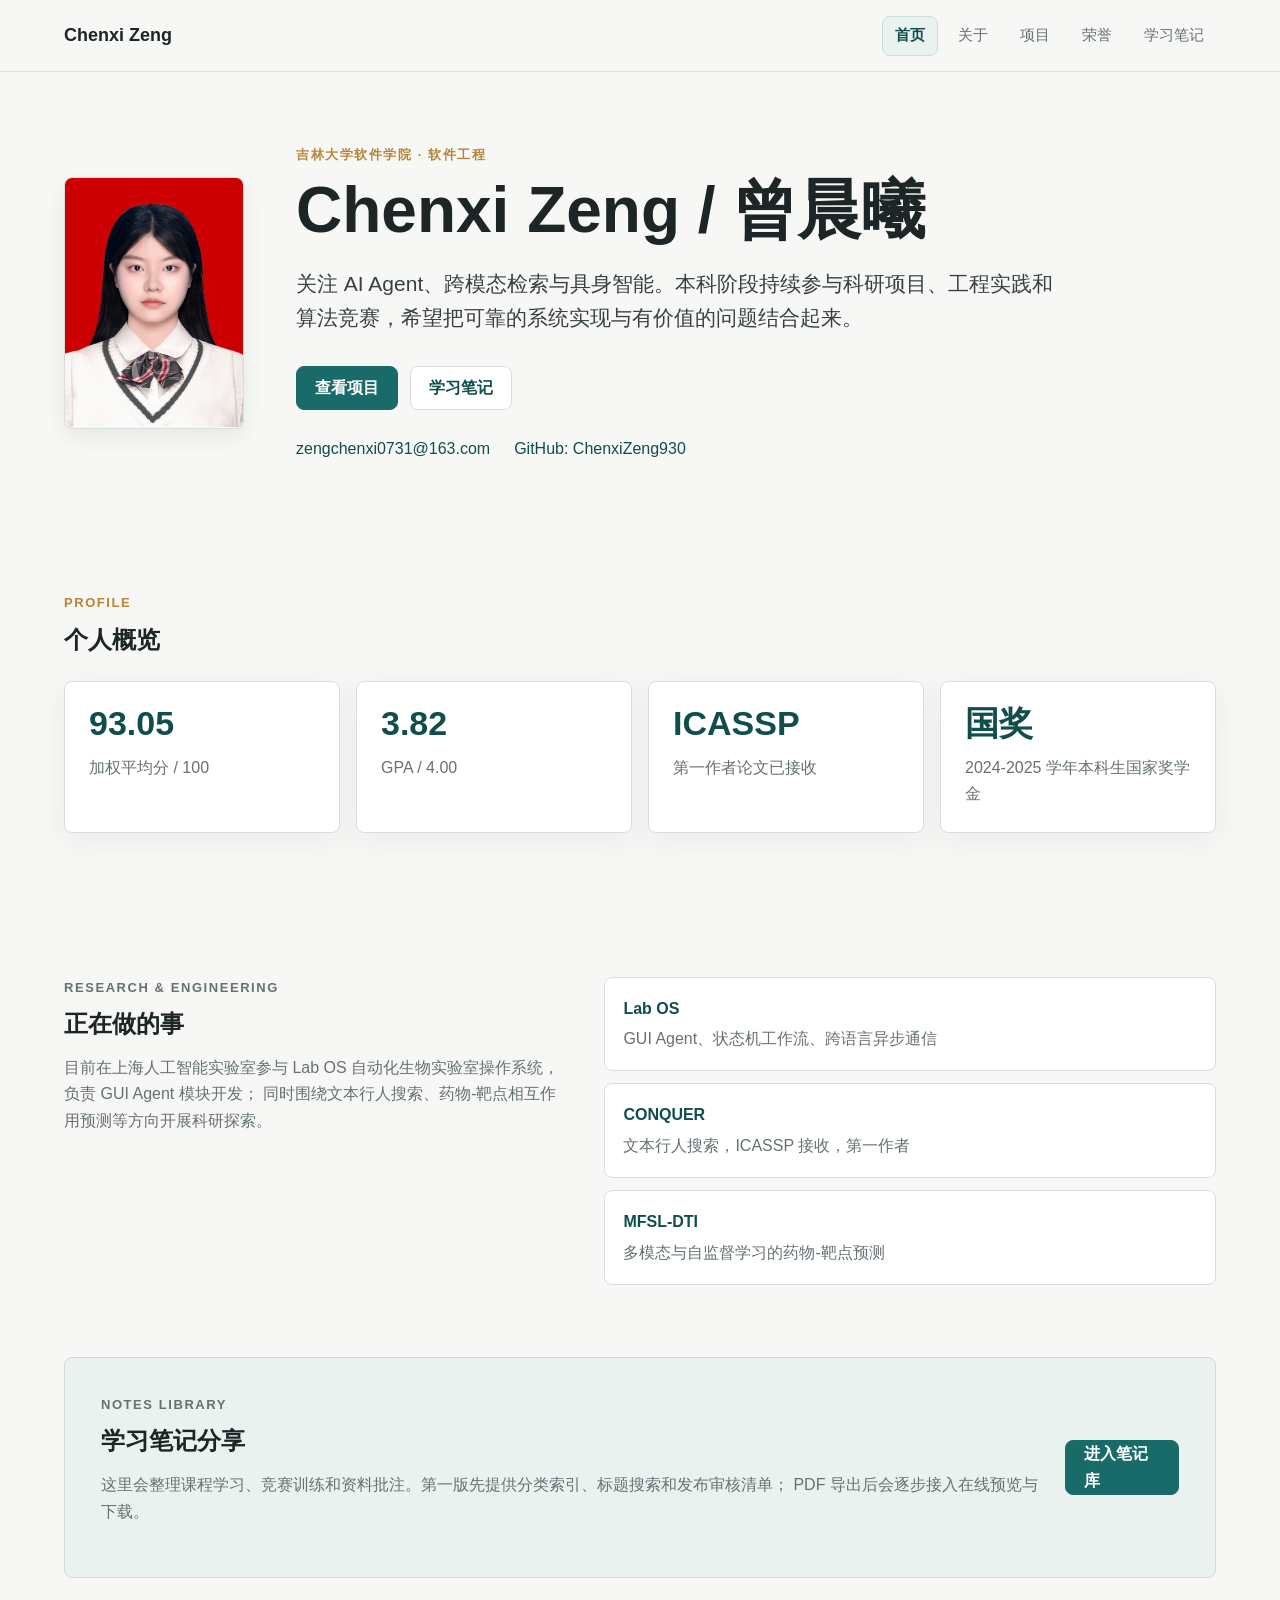
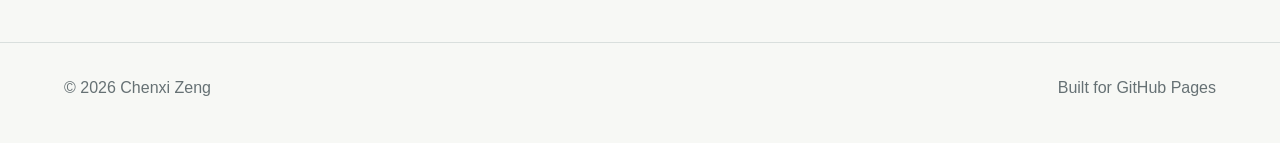
==== index.html @ 412f830e "Initial personal website with notes" ====
<!doctype html>
<html lang="zh-CN">
  <head>
    <meta charset="utf-8">
    <meta name="viewport" content="width=device-width, initial-scale=1">
    <title>Chenxi Zeng / 曾晨曦</title>
    <meta name="description" content="Chenxi Zeng / 曾晨曦的个人网站：软件工程、AI Agent、跨模态检索、生物医药 AI 与学习笔记。">
    <link rel="stylesheet" href="styles.css">
  </head>
  <body>
    <header class="site-header">
      <a class="brand" href="index.html">Chenxi Zeng</a>
      <nav class="nav" aria-label="主导航">
        
        <a class="home-link" aria-current="page" href="index.html">首页</a>
        <a href="about.html">关于</a>
        <a href="projects.html">项目</a>
        <a href="honors.html">荣誉</a>
        <a href="notes.html">学习笔记</a>
      </nav>
    </header>

    <main>
      <section class="hero">
        <div class="portrait-wrap" aria-label="Chenxi Zeng 证件照">
          <img src="assets/chenxi-zeng-portrait.jpg" alt="Chenxi Zeng / 曾晨曦">
        </div>
        <div class="hero-copy">
          <p class="eyebrow">吉林大学软件学院 · 软件工程</p>
          <h1>Chenxi Zeng / 曾晨曦</h1>
          <p class="lead">
            关注 AI Agent、跨模态检索与具身智能。本科阶段持续参与科研项目、工程实践和算法竞赛，希望把可靠的系统实现与有价值的问题结合起来。
          </p>
          <div class="hero-actions">
            <a class="button primary" href="projects.html">查看项目</a>
            <a class="button secondary" href="notes.html">学习笔记</a>
          </div>
          <div class="contact-row" aria-label="联系方式">
            <a href="mailto:zengchenxi0731@163.com">zengchenxi0731@163.com</a>
            <a href="https://github.com/ChenxiZeng930">GitHub: ChenxiZeng930</a>
          </div>
        </div>
      </section>

      <section class="section">
        <div class="section-head">
          <p class="eyebrow">Profile</p>
          <h2>个人概览</h2>
        </div>
        <div class="metric-grid">
          <article class="metric">
            <span>93.05</span>
            <p>加权平均分 / 100</p>
          </article>
          <article class="metric">
            <span>3.82</span>
            <p>GPA / 4.00</p>
          </article>
          <article class="metric">
            <span>ICASSP</span>
            <p>第一作者论文已接收</p>
          </article>
          <article class="metric">
            <span>国奖</span>
            <p>2024-2025 学年本科生国家奖学金</p>
          </article>
        </div>
      </section>

      <section class="section split">
        <div>
          <p class="eyebrow">Research & Engineering</p>
          <h2>正在做的事</h2>
          <p>
            目前在上海人工智能实验室参与 Lab OS 自动化生物实验室操作系统，负责 GUI Agent 模块开发；
            同时围绕文本行人搜索、药物-靶点相互作用预测等方向开展科研探索。
          </p>
        </div>
        <div class="feature-list">
          <a class="feature-item" href="projects.html#lab-os">
            <strong>Lab OS</strong>
            <span>GUI Agent、状态机工作流、跨语言异步通信</span>
          </a>
          <a class="feature-item" href="projects.html#conquer">
            <strong>CONQUER</strong>
            <span>文本行人搜索，ICASSP 接收，第一作者</span>
          </a>
          <a class="feature-item" href="projects.html#mfsl-dti">
            <strong>MFSL-DTI</strong>
            <span>多模态与自监督学习的药物-靶点预测</span>
          </a>
        </div>
      </section>

      <section class="section notes-callout">
        <div>
          <p class="eyebrow">Notes Library</p>
          <h2>学习笔记分享</h2>
          <p>
            这里会整理课程学习、竞赛训练和资料批注。第一版先提供分类索引、标题搜索和发布审核清单；
            PDF 导出后会逐步接入在线预览与下载。
          </p>
        </div>
        <a class="button primary" href="notes.html">进入笔记库</a>
      </section>
    </main>

    <footer class="site-footer">
      <span>© 2026 Chenxi Zeng</span>
      <span>Built for GitHub Pages</span>
    </footer>
  </body>
</html>
---- styles.css ----
:root {
  color-scheme: light;
  --bg: #f7f8f5;
  --surface: #ffffff;
  --ink: #1d2527;
  --muted: #667174;
  --line: #d9dfdd;
  --accent: #196b69;
  --accent-strong: #0f4e4c;
  --soft: #e9f2ef;
  --gold: #b78535;
  --shadow: 0 18px 48px rgba(31, 47, 44, 0.1);
}

* {
  box-sizing: border-box;
}

body {
  margin: 0;
  background: var(--bg);
  color: var(--ink);
  font-family: "Inter", "Segoe UI", "PingFang SC", "Microsoft YaHei", Arial, sans-serif;
  line-height: 1.65;
}

a {
  color: var(--accent-strong);
  text-decoration: none;
}

a:hover {
  text-decoration: underline;
}

.site-header {
  position: sticky;
  top: 0;
  z-index: 10;
  display: flex;
  align-items: center;
  justify-content: space-between;
  gap: 24px;
  min-height: 72px;
  padding: 0 5vw;
  background: rgba(247, 248, 245, 0.92);
  border-bottom: 1px solid rgba(217, 223, 221, 0.8);
  backdrop-filter: blur(16px);
}

.brand {
  color: var(--ink);
  font-size: 18px;
  font-weight: 800;
  letter-spacing: 0;
}

.nav {
  display: flex;
  flex-wrap: wrap;
  justify-content: flex-end;
  gap: 8px;
}

.nav a {
  display: inline-flex;
  align-items: center;
  min-height: 40px;
  padding: 0 12px;
  color: var(--muted);
  border-radius: 8px;
  font-size: 15px;
}

.nav .home-link {
  color: var(--accent-strong);
  border: 1px solid #c9ddda;
  background: #ffffff;
  font-weight: 800;
}

.nav a:hover,
.nav a[aria-current="page"] {
  color: var(--accent-strong);
  background: var(--soft);
  text-decoration: none;
}

main {
  width: min(1160px, 90vw);
  margin: 0 auto;
}

.hero {
  display: grid;
  grid-template-columns: 190px minmax(0, 1fr);
  gap: 42px;
  align-items: center;
  min-height: auto;
  padding: 72px 0 58px;
}

.hero h1,
.page-title h1 {
  margin: 0;
  color: var(--ink);
  font-size: 64px;
  line-height: 1.05;
  letter-spacing: 0;
}

.lead {
  max-width: 760px;
  margin: 22px 0 0;
  color: #374143;
  font-size: 21px;
}

.eyebrow {
  margin: 0 0 12px;
  color: var(--gold);
  font-size: 13px;
  font-weight: 800;
  letter-spacing: 0.12em;
  text-transform: uppercase;
}

.hero-actions,
.project-actions {
  display: flex;
  flex-wrap: wrap;
  gap: 12px;
  margin-top: 30px;
}

.button {
  display: inline-flex;
  align-items: center;
  justify-content: center;
  min-height: 44px;
  padding: 0 18px;
  border: 1px solid var(--line);
  border-radius: 8px;
  font-weight: 700;
  text-decoration: none;
}

.button:hover {
  text-decoration: none;
}

.button.primary {
  border-color: var(--accent);
  background: var(--accent);
  color: #ffffff;
}

.button.secondary {
  background: #ffffff;
  color: var(--accent-strong);
}

.button.disabled {
  color: #879093;
  background: #f0f2f1;
  cursor: not-allowed;
}

.contact-row {
  display: flex;
  flex-wrap: wrap;
  gap: 12px 24px;
  margin-top: 26px;
  color: var(--muted);
}

.portrait-wrap {
  width: 180px;
  min-height: 252px;
  justify-self: start;
  overflow: hidden;
  border-radius: 8px;
  background: #f7f8f5;
  border: 1px solid var(--line);
  box-shadow: 0 8px 20px rgba(31, 47, 44, 0.08);
}

.portrait-wrap img {
  width: 100%;
  height: 100%;
  object-fit: contain;
  display: block;
}

.section,
.page {
  padding: 72px 0;
}

.section-head {
  margin-bottom: 26px;
}

.section-head h2,
.notes-callout h2,
.split h2,
.panel h2,
.project h2,
.timeline h2,
.section-head.compact h2 {
  margin: 0 0 12px;
  color: var(--ink);
  line-height: 1.2;
  letter-spacing: 0;
}

.metric-grid {
  display: grid;
  grid-template-columns: repeat(4, minmax(0, 1fr));
  gap: 16px;
}

.metric,
.panel,
.project,
.timeline article,
.notes-dashboard article,
.notice,
.note-card {
  background: var(--surface);
  border: 1px solid var(--line);
  border-radius: 8px;
  box-shadow: 0 8px 28px rgba(31, 47, 44, 0.06);
}

.metric {
  padding: 24px;
}

.metric span,
.notes-dashboard span {
  color: var(--accent-strong);
  font-size: 34px;
  font-weight: 850;
  line-height: 1;
}

.metric p,
.notes-dashboard p {
  margin: 12px 0 0;
  color: var(--muted);
}

.split {
  display: grid;
  grid-template-columns: minmax(0, 0.9fr) minmax(0, 1.1fr);
  gap: 40px;
  align-items: start;
}

.split p,
.notes-callout p,
.page-title p,
.panel p,
.project p,
.notice p {
  color: var(--muted);
}

.feature-list {
  display: grid;
  gap: 12px;
}

.feature-item {
  display: grid;
  gap: 4px;
  padding: 18px;
  background: #ffffff;
  border: 1px solid var(--line);
  border-radius: 8px;
}

.feature-item span {
  color: var(--muted);
}

.notes-callout {
  display: flex;
  align-items: center;
  justify-content: space-between;
  gap: 24px;
  padding: 36px;
  margin-bottom: 64px;
  background: var(--soft);
  border: 1px solid #c9ddda;
  border-radius: 8px;
}

.site-footer {
  display: flex;
  justify-content: space-between;
  gap: 16px;
  padding: 32px 5vw 42px;
  color: var(--muted);
  border-top: 1px solid var(--line);
}

.page-title {
  max-width: 780px;
  margin-bottom: 38px;
}

.content-grid {
  display: grid;
  grid-template-columns: repeat(2, minmax(0, 1fr));
  gap: 18px;
}

.panel {
  padding: 26px;
}

.panel.wide {
  grid-column: 1 / -1;
}

.clean-list {
  margin: 0;
  padding-left: 20px;
  color: var(--muted);
}

.tag-list {
  display: flex;
  flex-wrap: wrap;
  gap: 10px;
  margin-top: 18px;
}

.tag-list span {
  display: inline-flex;
  align-items: center;
  min-height: 32px;
  padding: 0 10px;
  color: var(--accent-strong);
  background: var(--soft);
  border: 1px solid #c9ddda;
  border-radius: 8px;
  font-size: 14px;
}

.project-stack {
  display: grid;
  gap: 20px;
}

.project {
  padding: 30px;
}

.project-meta {
  display: flex;
  flex-wrap: wrap;
  gap: 10px;
  margin-bottom: 14px;
  color: var(--gold);
  font-weight: 750;
}

.timeline {
  display: grid;
  gap: 14px;
}

.timeline article {
  display: grid;
  grid-template-columns: 150px minmax(0, 1fr);
  gap: 18px;
  align-items: start;
  padding: 22px 24px;
}

.timeline span {
  color: var(--gold);
  font-weight: 850;
}

.timeline h2 {
  font-size: 20px;
}

.timeline p {
  grid-column: 2;
  margin: -8px 0 0;
  color: var(--muted);
}

.notes-dashboard {
  display: grid;
  grid-template-columns: repeat(4, minmax(0, 1fr));
  gap: 16px;
  margin-bottom: 22px;
}

.notes-dashboard article {
  padding: 20px;
}

.notes-tools {
  display: grid;
  grid-template-columns: minmax(220px, 1fr) minmax(190px, 260px) auto;
  gap: 14px;
  align-items: end;
  margin-bottom: 18px;
}

.search-box,
.select-box {
  display: grid;
  gap: 6px;
  color: var(--muted);
  font-weight: 700;
}

input,
select {
  width: 100%;
  min-height: 44px;
  padding: 0 12px;
  color: var(--ink);
  background: #ffffff;
  border: 1px solid var(--line);
  border-radius: 8px;
  font: inherit;
}

.notice {
  padding: 18px 20px;
  margin-bottom: 34px;
}

.notice p {
  margin-bottom: 0;
}

.notes-list {
  display: grid;
  grid-template-columns: repeat(2, minmax(0, 1fr));
  gap: 14px;
}

.note-card {
  display: grid;
  gap: 12px;
  padding: 18px;
}

.note-card h3 {
  margin: 0;
  font-size: 18px;
  line-height: 1.35;
}

.note-meta {
  display: flex;
  flex-wrap: wrap;
  gap: 8px;
  color: var(--muted);
  font-size: 14px;
}

.note-actions {
  display: flex;
  flex-wrap: wrap;
  gap: 8px;
}

.empty {
  padding: 28px;
  color: var(--muted);
  background: #ffffff;
  border: 1px solid var(--line);
  border-radius: 8px;
}

@media (max-width: 900px) {
  .site-header {
    align-items: flex-start;
    flex-direction: column;
    padding-top: 16px;
    padding-bottom: 16px;
  }

  .nav {
    justify-content: flex-start;
  }

  .hero,
  .split,
  .content-grid,
  .notes-tools {
    grid-template-columns: 1fr;
  }

  .hero {
    min-height: auto;
    padding-top: 38px;
  }

  .hero h1,
  .page-title h1 {
    font-size: 44px;
  }

  .lead {
    font-size: 18px;
  }

  .portrait-wrap {
    width: 150px;
    min-height: 210px;
  }

  .metric-grid,
  .notes-dashboard,
  .notes-list {
    grid-template-columns: repeat(2, minmax(0, 1fr));
  }

  .notes-callout {
    align-items: flex-start;
    flex-direction: column;
  }
}

@media (max-width: 560px) {
  main {
    width: min(92vw, 1160px);
  }

  .hero h1,
  .page-title h1 {
    font-size: 36px;
  }

  .portrait-wrap {
    width: min(230px, 100%);
    min-height: 364px;
  }

  .metric-grid,
  .notes-dashboard,
  .notes-list {
    grid-template-columns: 1fr;
  }

  .timeline article {
    grid-template-columns: 1fr;
  }

  .timeline p {
    grid-column: auto;
  }

  .site-footer {
    flex-direction: column;
  }
}
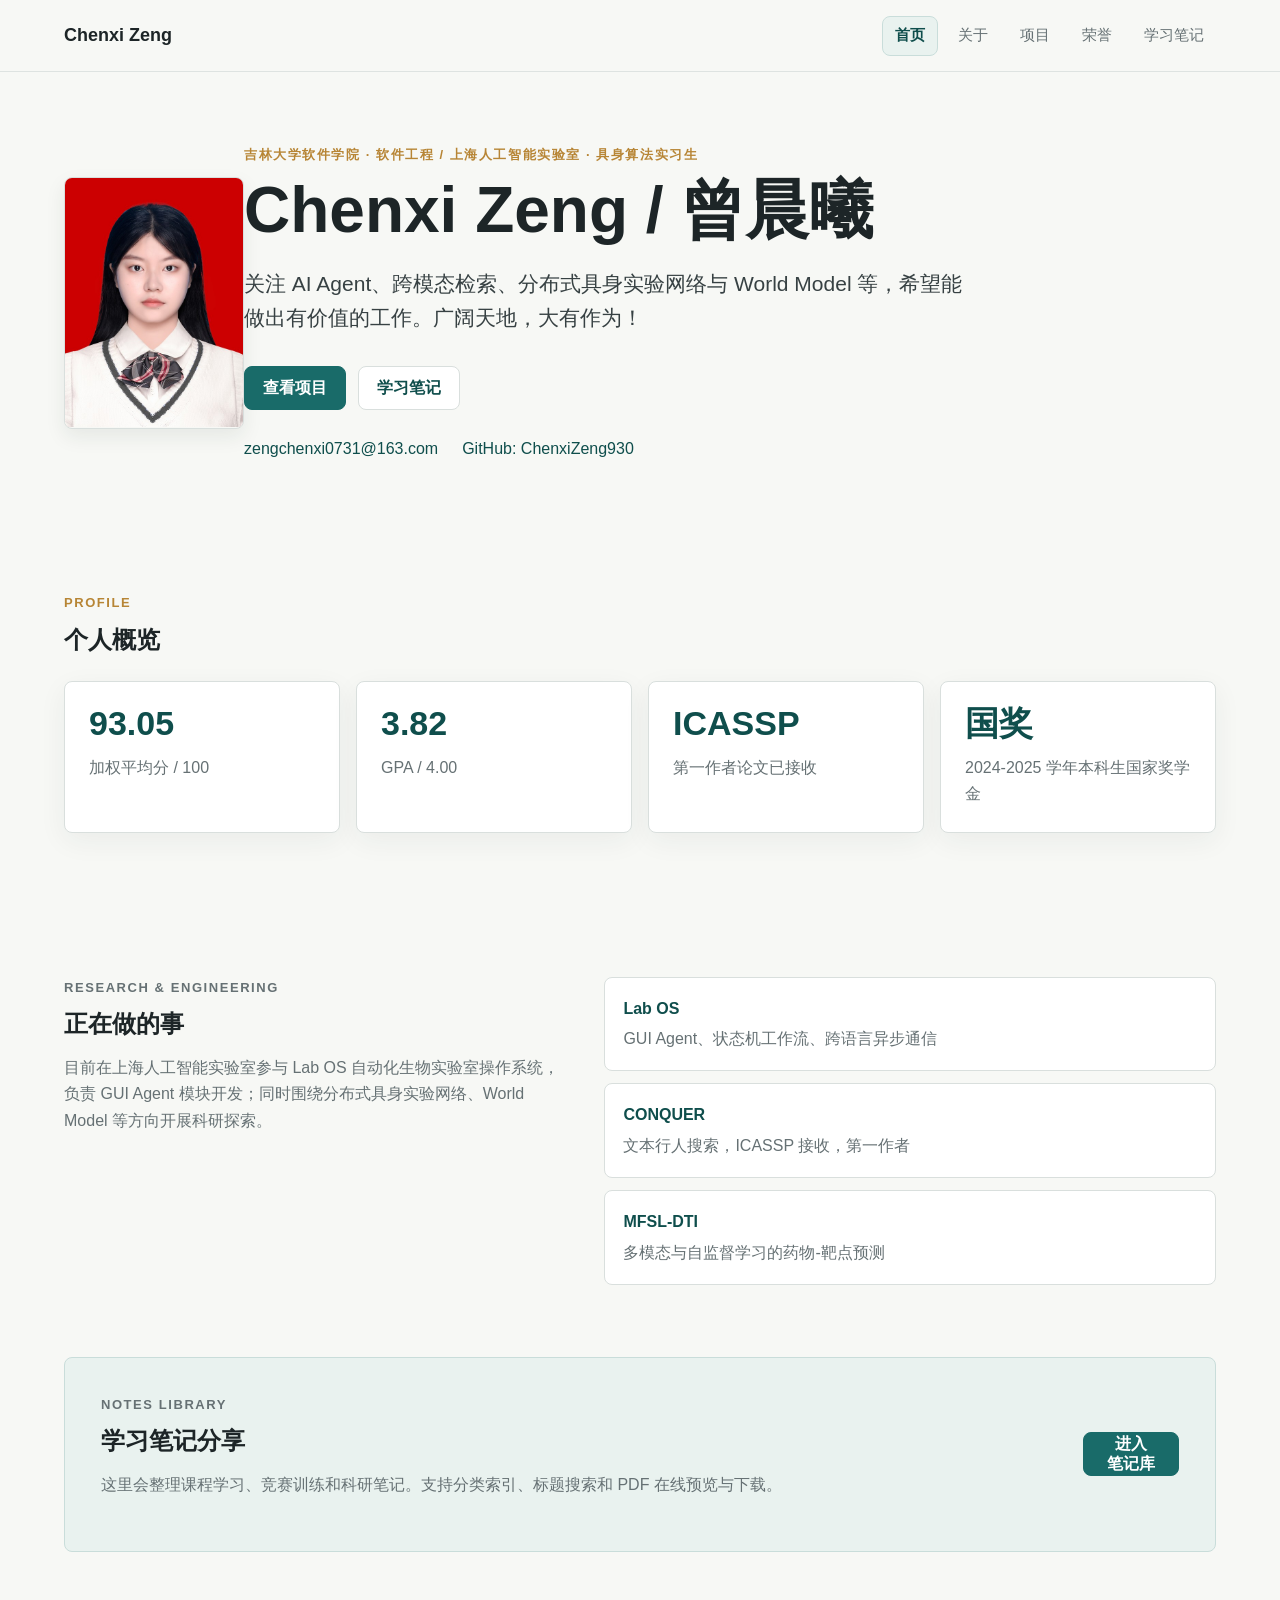
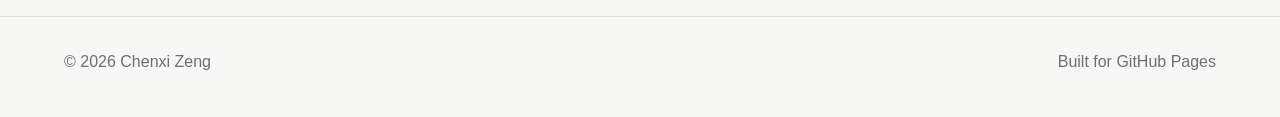
==== commit ee99b104: "Refine homepage and public notes page" ====
--- a/index.html
+++ b/index.html
@@ -1,4 +1,4 @@
-<!doctype html>
+﻿<!doctype html>
 <html lang="zh-CN">
   <head>
     <meta charset="utf-8">
@@ -26,10 +26,10 @@
           <img src="assets/chenxi-zeng-portrait.jpg" alt="Chenxi Zeng / 曾晨曦">
         </div>
         <div class="hero-copy">
-          <p class="eyebrow">吉林大学软件学院 · 软件工程</p>
+          <p class="eyebrow">吉林大学软件学院 · 软件工程 / 上海人工智能实验室 · 具身算法实习生</p>
           <h1>Chenxi Zeng / 曾晨曦</h1>
           <p class="lead">
-            关注 AI Agent、跨模态检索与具身智能。本科阶段持续参与科研项目、工程实践和算法竞赛，希望把可靠的系统实现与有价值的问题结合起来。
+            关注 AI Agent、跨模态检索、分布式具身实验网络与 World Model 等，希望能做出有价值的工作。广阔天地，大有作为！
           </p>
           <div class="hero-actions">
             <a class="button primary" href="projects.html">查看项目</a>
@@ -72,8 +72,7 @@
           <p class="eyebrow">Research & Engineering</p>
           <h2>正在做的事</h2>
           <p>
-            目前在上海人工智能实验室参与 Lab OS 自动化生物实验室操作系统，负责 GUI Agent 模块开发；
-            同时围绕文本行人搜索、药物-靶点相互作用预测等方向开展科研探索。
+            目前在上海人工智能实验室参与 Lab OS 自动化生物实验室操作系统，负责 GUI Agent 模块开发；同时围绕分布式具身实验网络、World Model 等方向开展科研探索。
           </p>
         </div>
         <div class="feature-list">
@@ -97,11 +96,10 @@
           <p class="eyebrow">Notes Library</p>
           <h2>学习笔记分享</h2>
           <p>
-            这里会整理课程学习、竞赛训练和资料批注。第一版先提供分类索引、标题搜索和发布审核清单；
-            PDF 导出后会逐步接入在线预览与下载。
+            这里会整理课程学习、竞赛训练和科研笔记。支持分类索引、标题搜索和 PDF 在线预览与下载。
           </p>
         </div>
-        <a class="button primary" href="notes.html">进入笔记库</a>
+        <a class="button primary" href="notes.html">进入<br>笔记库</a>
       </section>
     </main>
 
@@ -114,3 +112,4 @@
 
 
 
+
--- a/styles.css
+++ b/styles.css
@@ -1,4 +1,4 @@
-:root {
+﻿:root {
   color-scheme: light;
   --bg: #f7f8f5;
   --surface: #ffffff;
@@ -93,8 +93,7 @@
 
 .hero {
   display: grid;
-  grid-template-columns: 190px minmax(0, 1fr);
-  gap: 42px;
+  grid-template-columns: 180px minmax(0, 720px);\n  gap: 48px;\n  justify-content: center;\n  padding-left: 42px;
   align-items: center;
   min-height: auto;
   padding: 72px 0 58px;
@@ -224,7 +223,7 @@
 .panel,
 .project,
 .timeline article,
-.notes-dashboard article,
+.notes-dashboard article,\n.notes-stat-card,
 .notice,
 .note-card {
   background: var(--surface);
@@ -403,7 +402,7 @@
   margin-bottom: 22px;
 }
 
-.notes-dashboard article {
+.notes-dashboard article,\n.notes-stat-card {
   padding: 20px;
 }
 
@@ -569,3 +568,100 @@
 }
 
 
+
+.notes-overview {
+  display: grid;
+  grid-template-columns: minmax(170px, 220px) minmax(0, 1fr);
+  gap: 18px;
+  align-items: stretch;
+  margin-bottom: 24px;
+}
+
+.notes-stat-card,
+.category-panel {
+  background: var(--surface);
+  border: 1px solid var(--line);
+  border-radius: 8px;
+  box-shadow: 0 8px 28px rgba(31, 47, 44, 0.06);
+}
+
+.notes-stat-card {
+  display: grid;
+  place-items: center;
+  min-height: 150px;
+  padding: 22px;
+  text-align: center;
+}
+
+.notes-stat-card span {
+  color: var(--accent-strong);
+  font-size: 42px;
+  font-weight: 850;
+  line-height: 1;
+}
+
+.notes-stat-card p {
+  margin: 12px 0 0;
+  color: var(--muted);
+}
+
+.category-panel {
+  padding: 20px;
+}
+
+.category-panel-head h2 {
+  margin: 0 0 14px;
+  line-height: 1.2;
+}
+
+.category-cards {
+  display: flex;
+  flex-wrap: wrap;
+  gap: 10px;
+}
+
+.category-card {
+  display: inline-flex;
+  align-items: center;
+  gap: 8px;
+  min-height: 38px;
+  padding: 0 12px;
+  border: 1px solid var(--line);
+  border-radius: 8px;
+  background: #ffffff;
+  color: var(--accent-strong);
+  font: inherit;
+  font-weight: 750;
+  cursor: pointer;
+}
+
+.category-card span {
+  color: var(--muted);
+  font-size: 13px;
+}
+
+.category-card.active,
+.category-card:hover {
+  background: var(--soft);
+  border-color: #c9ddda;
+}
+
+.public-notes-tools {
+  grid-template-columns: minmax(220px, 1fr) minmax(190px, 260px);
+}
+
+.notes-callout .button {
+  min-width: 96px;
+  line-height: 1.25;
+  text-align: center;
+}
+
+@media (max-width: 900px) {
+  .hero {
+    padding-left: 0;
+  }
+  .notes-overview,
+  .public-notes-tools {
+    grid-template-columns: 1fr;
+  }
+}
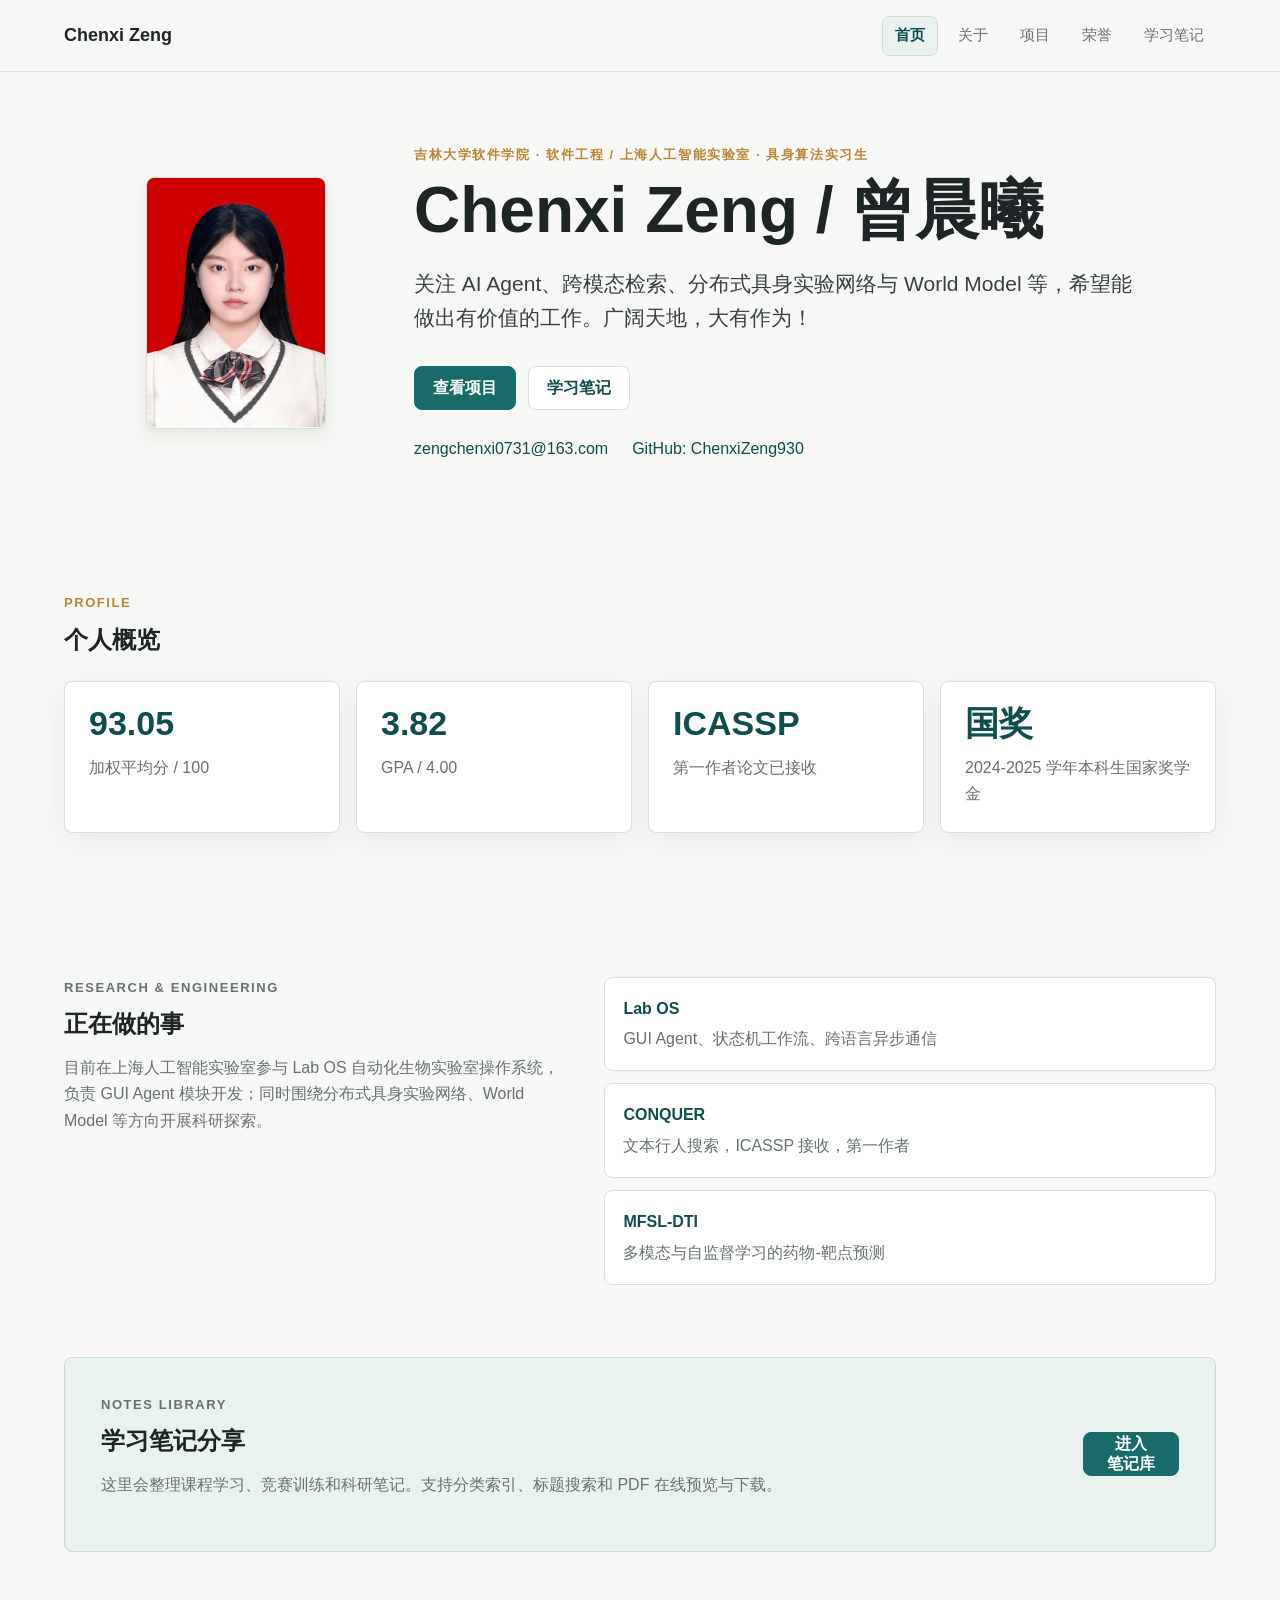
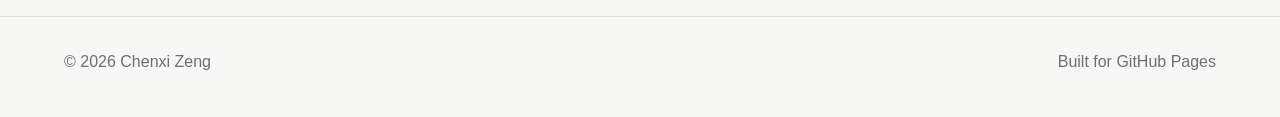
==== commit be498892: "Bust CSS cache for homepage spacing" ====
--- a/index.html
+++ b/index.html
@@ -1,11 +1,11 @@
-﻿<!doctype html>
+<!doctype html>
 <html lang="zh-CN">
   <head>
     <meta charset="utf-8">
     <meta name="viewport" content="width=device-width, initial-scale=1">
     <title>Chenxi Zeng / 曾晨曦</title>
     <meta name="description" content="Chenxi Zeng / 曾晨曦的个人网站：软件工程、AI Agent、跨模态检索、生物医药 AI 与学习笔记。">
-    <link rel="stylesheet" href="styles.css">
+    <link rel="stylesheet" href="styles.css?v=20260621-hero-spacing">
   </head>
   <body>
     <header class="site-header">
--- a/styles.css
+++ b/styles.css
@@ -1,4 +1,4 @@
-﻿:root {
+:root {
   color-scheme: light;
   --bg: #f7f8f5;
   --surface: #ffffff;
@@ -93,7 +93,9 @@
 
 .hero {
   display: grid;
-  grid-template-columns: 180px minmax(0, 720px);\n  gap: 48px;\n  justify-content: center;\n  padding-left: 42px;
+  grid-template-columns: 180px minmax(0, 720px);
+  gap: 88px;
+  justify-content: center;
   align-items: center;
   min-height: auto;
   padding: 72px 0 58px;
@@ -223,7 +225,8 @@
 .panel,
 .project,
 .timeline article,
-.notes-dashboard article,\n.notes-stat-card,
+.notes-dashboard article,
+.notes-stat-card,
 .notice,
 .note-card {
   background: var(--surface);
@@ -402,7 +405,8 @@
   margin-bottom: 22px;
 }
 
-.notes-dashboard article,\n.notes-stat-card {
+.notes-dashboard article,
+.notes-stat-card {
   padding: 20px;
 }
 
